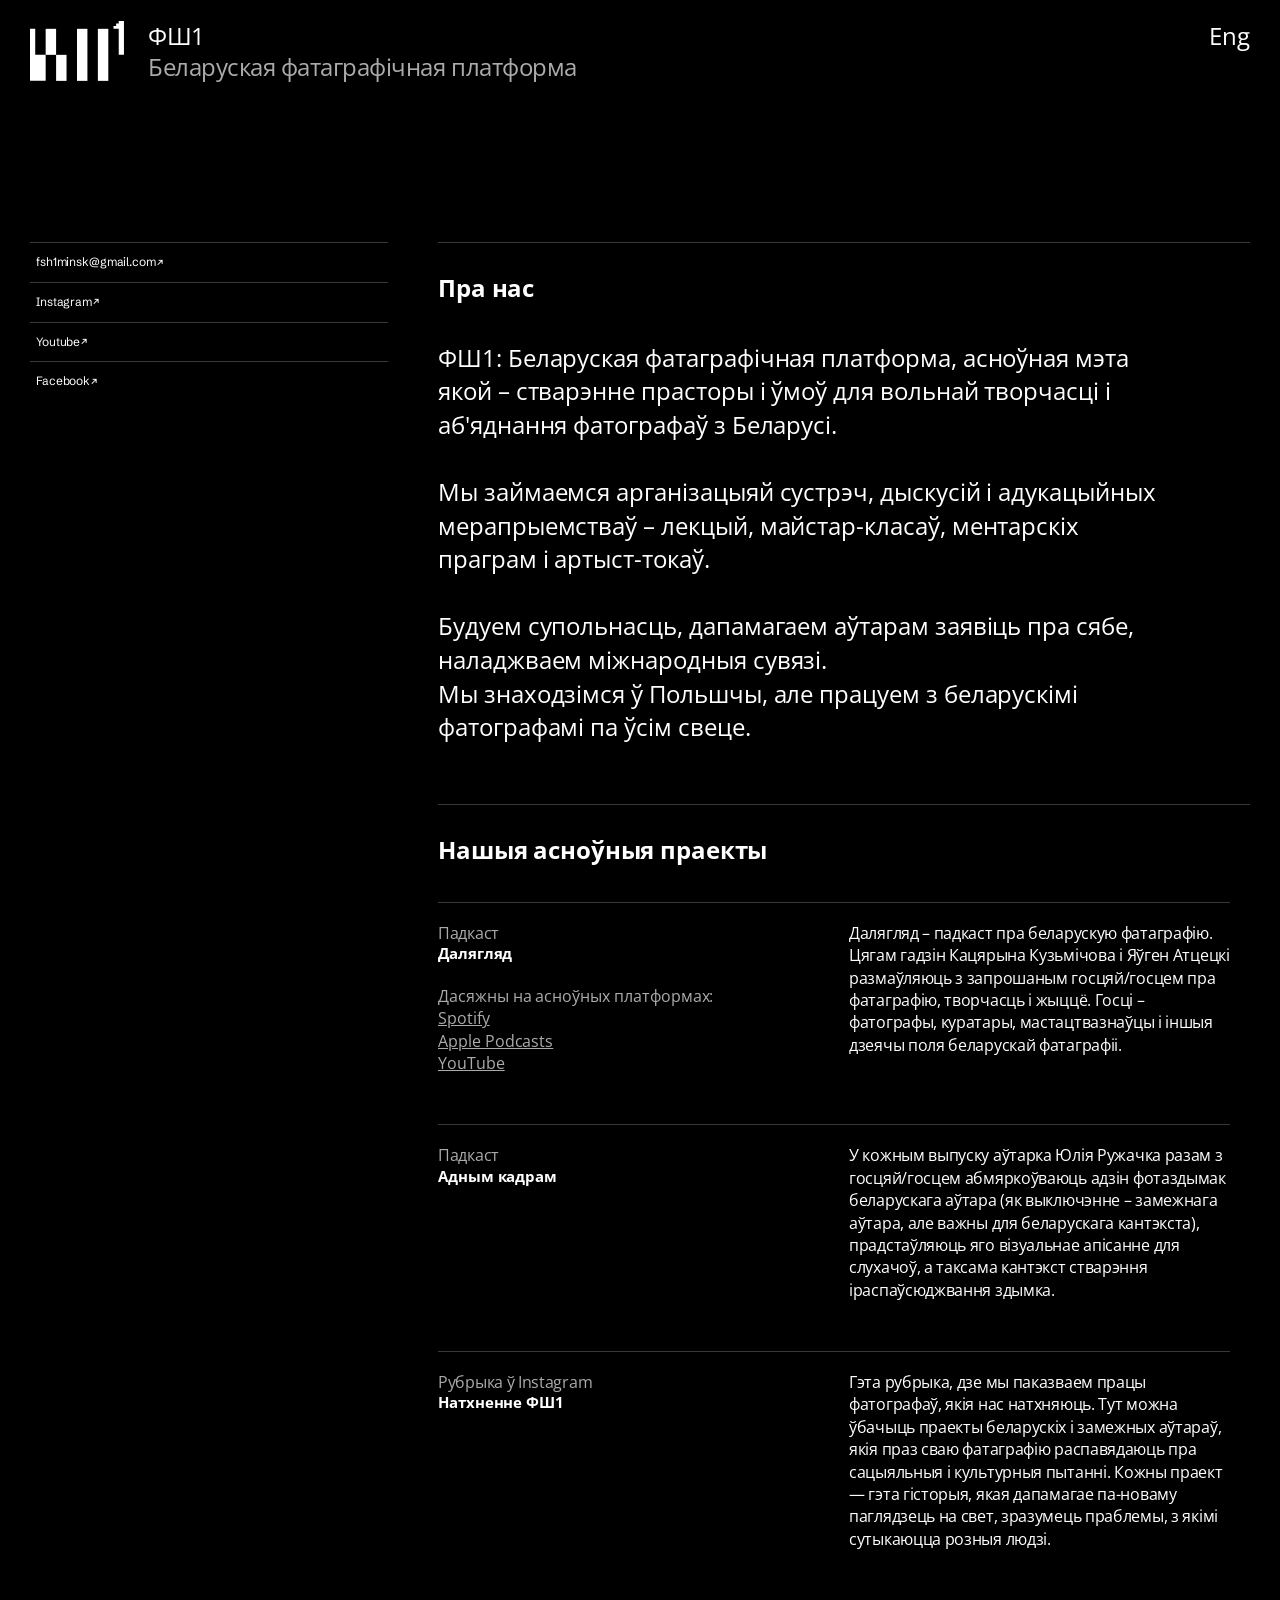
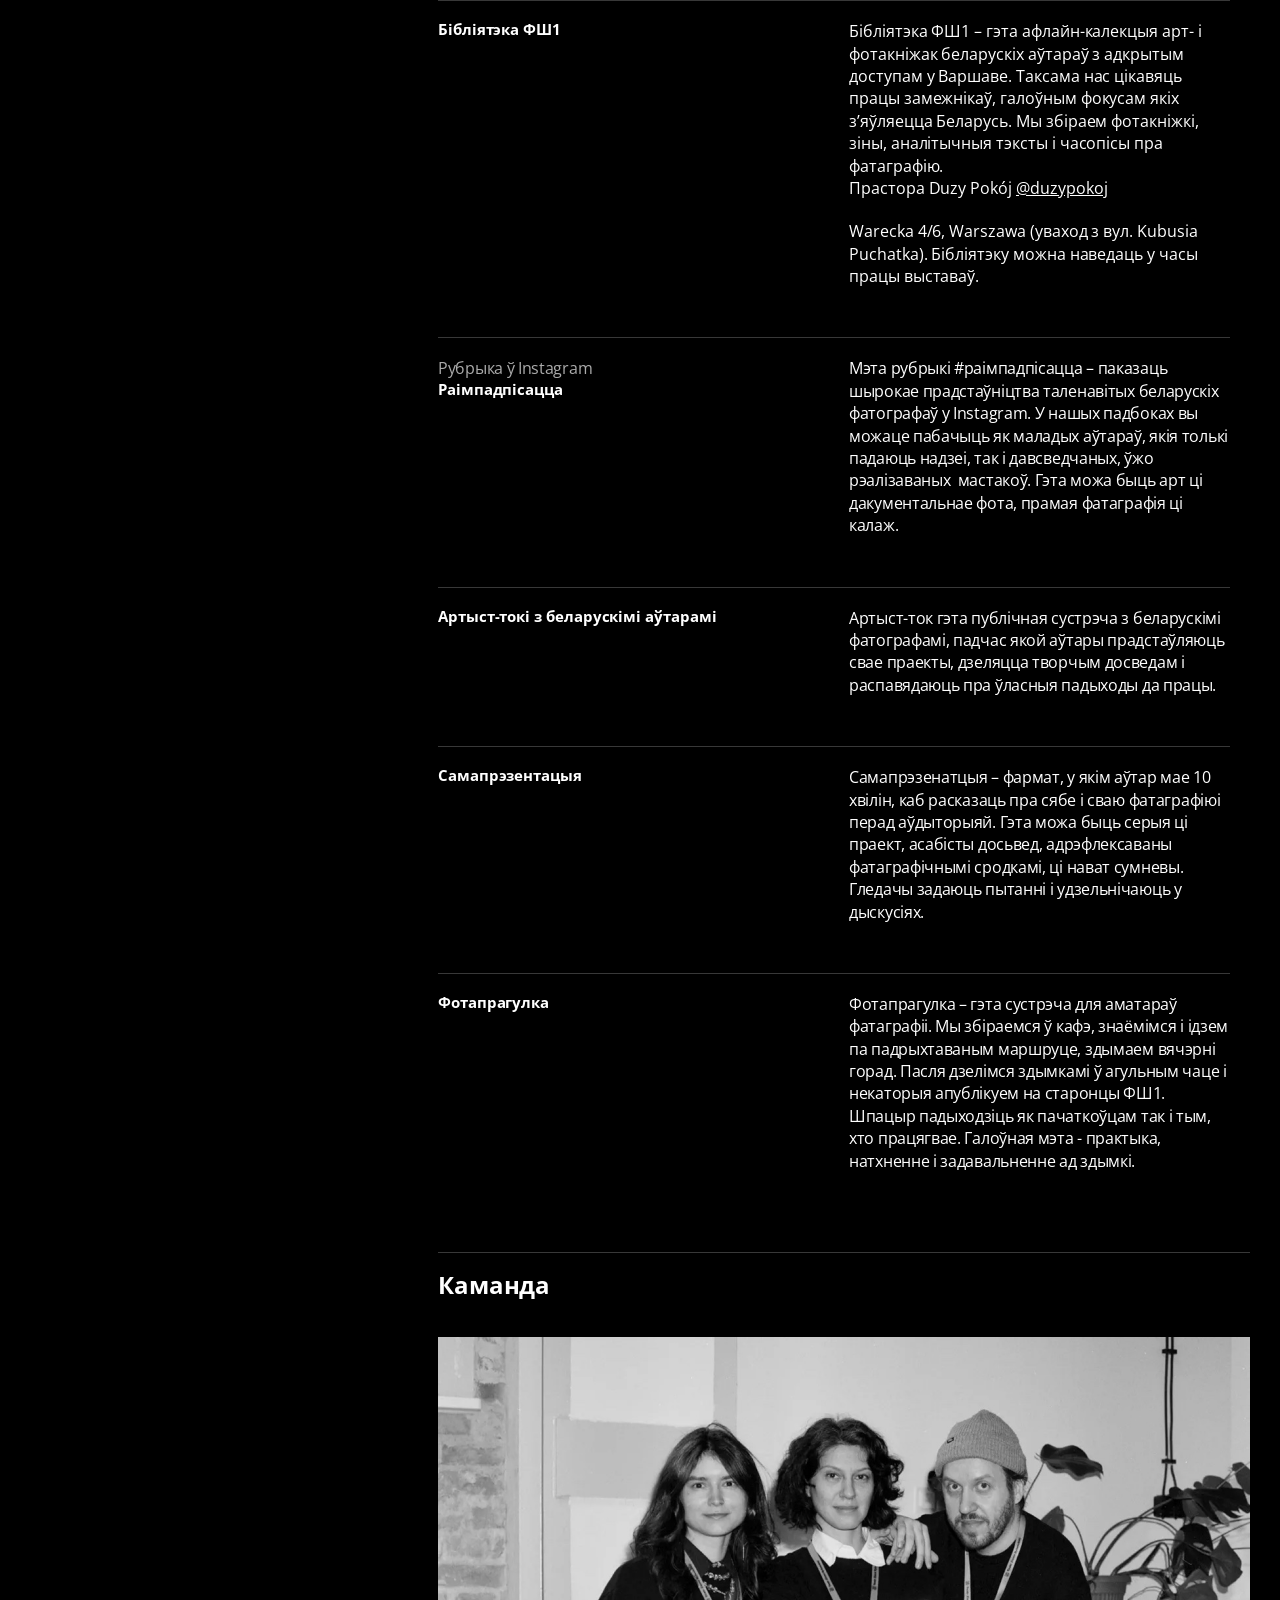
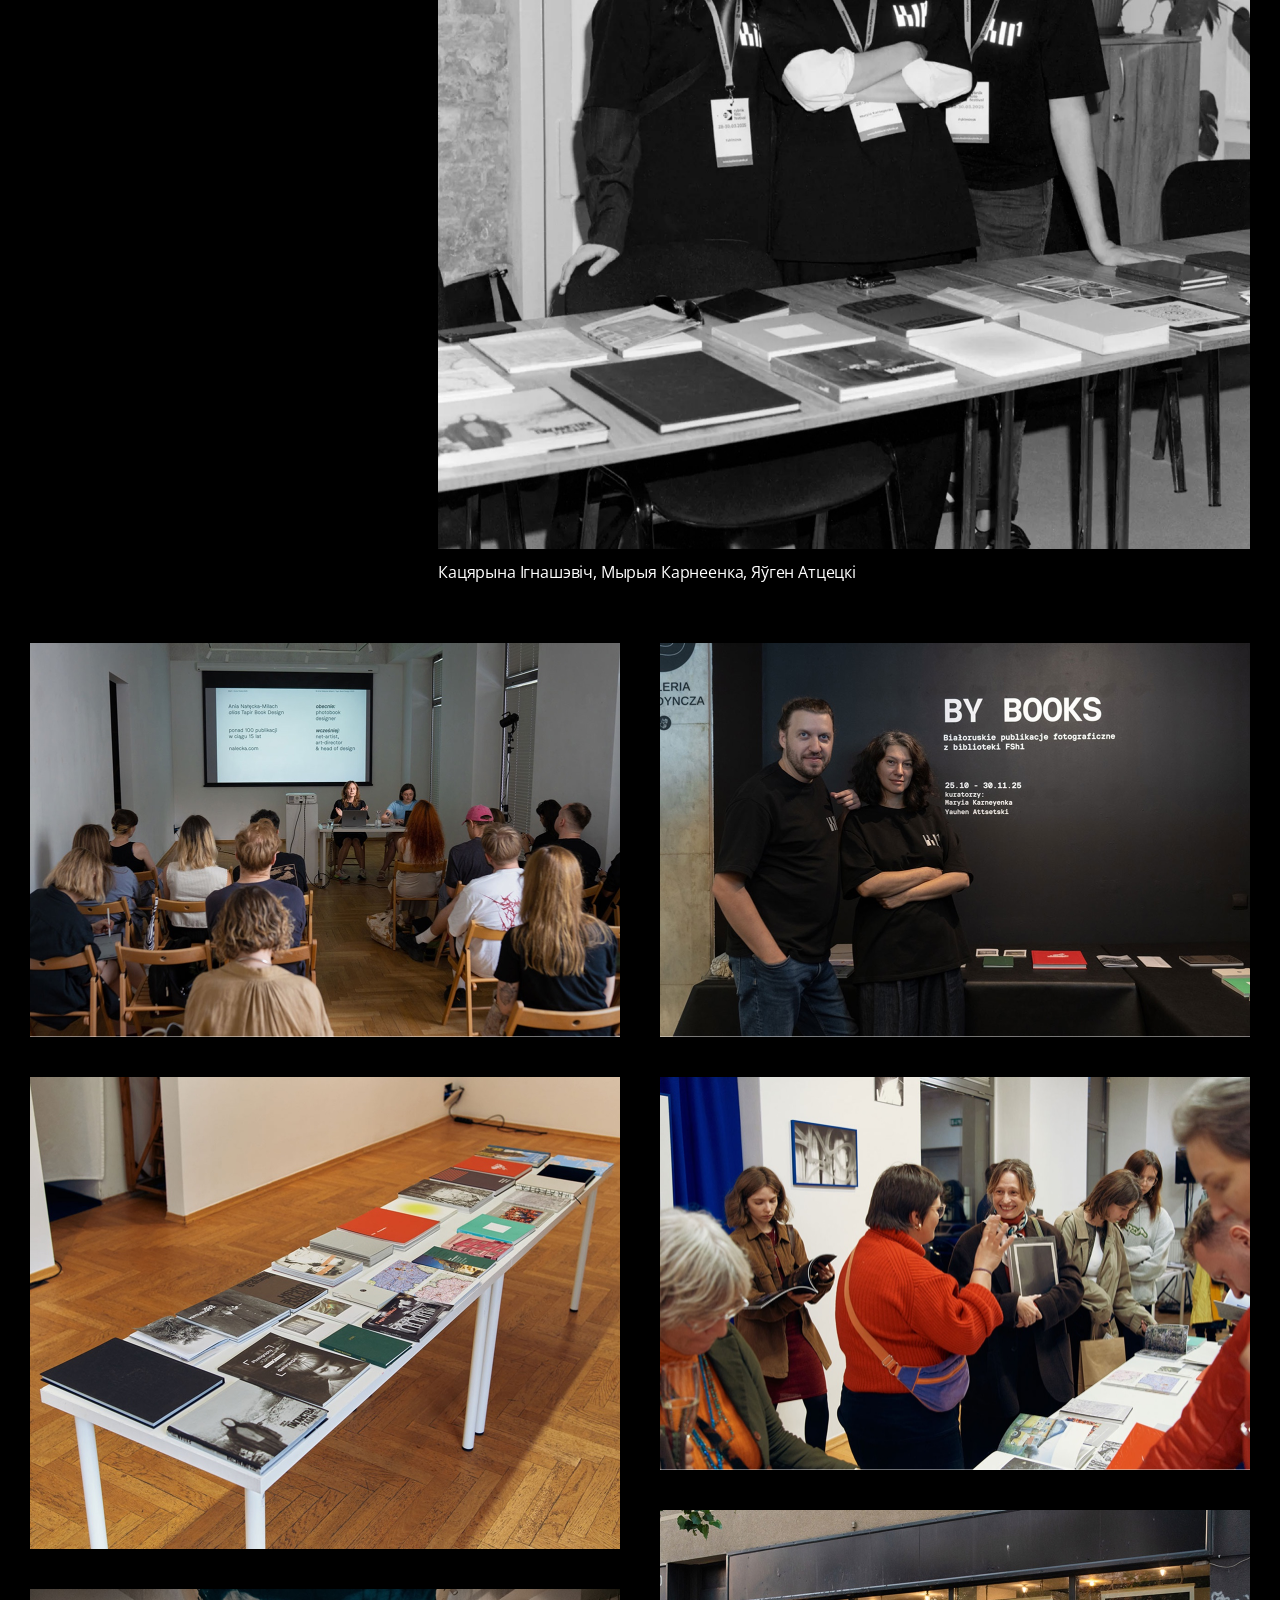
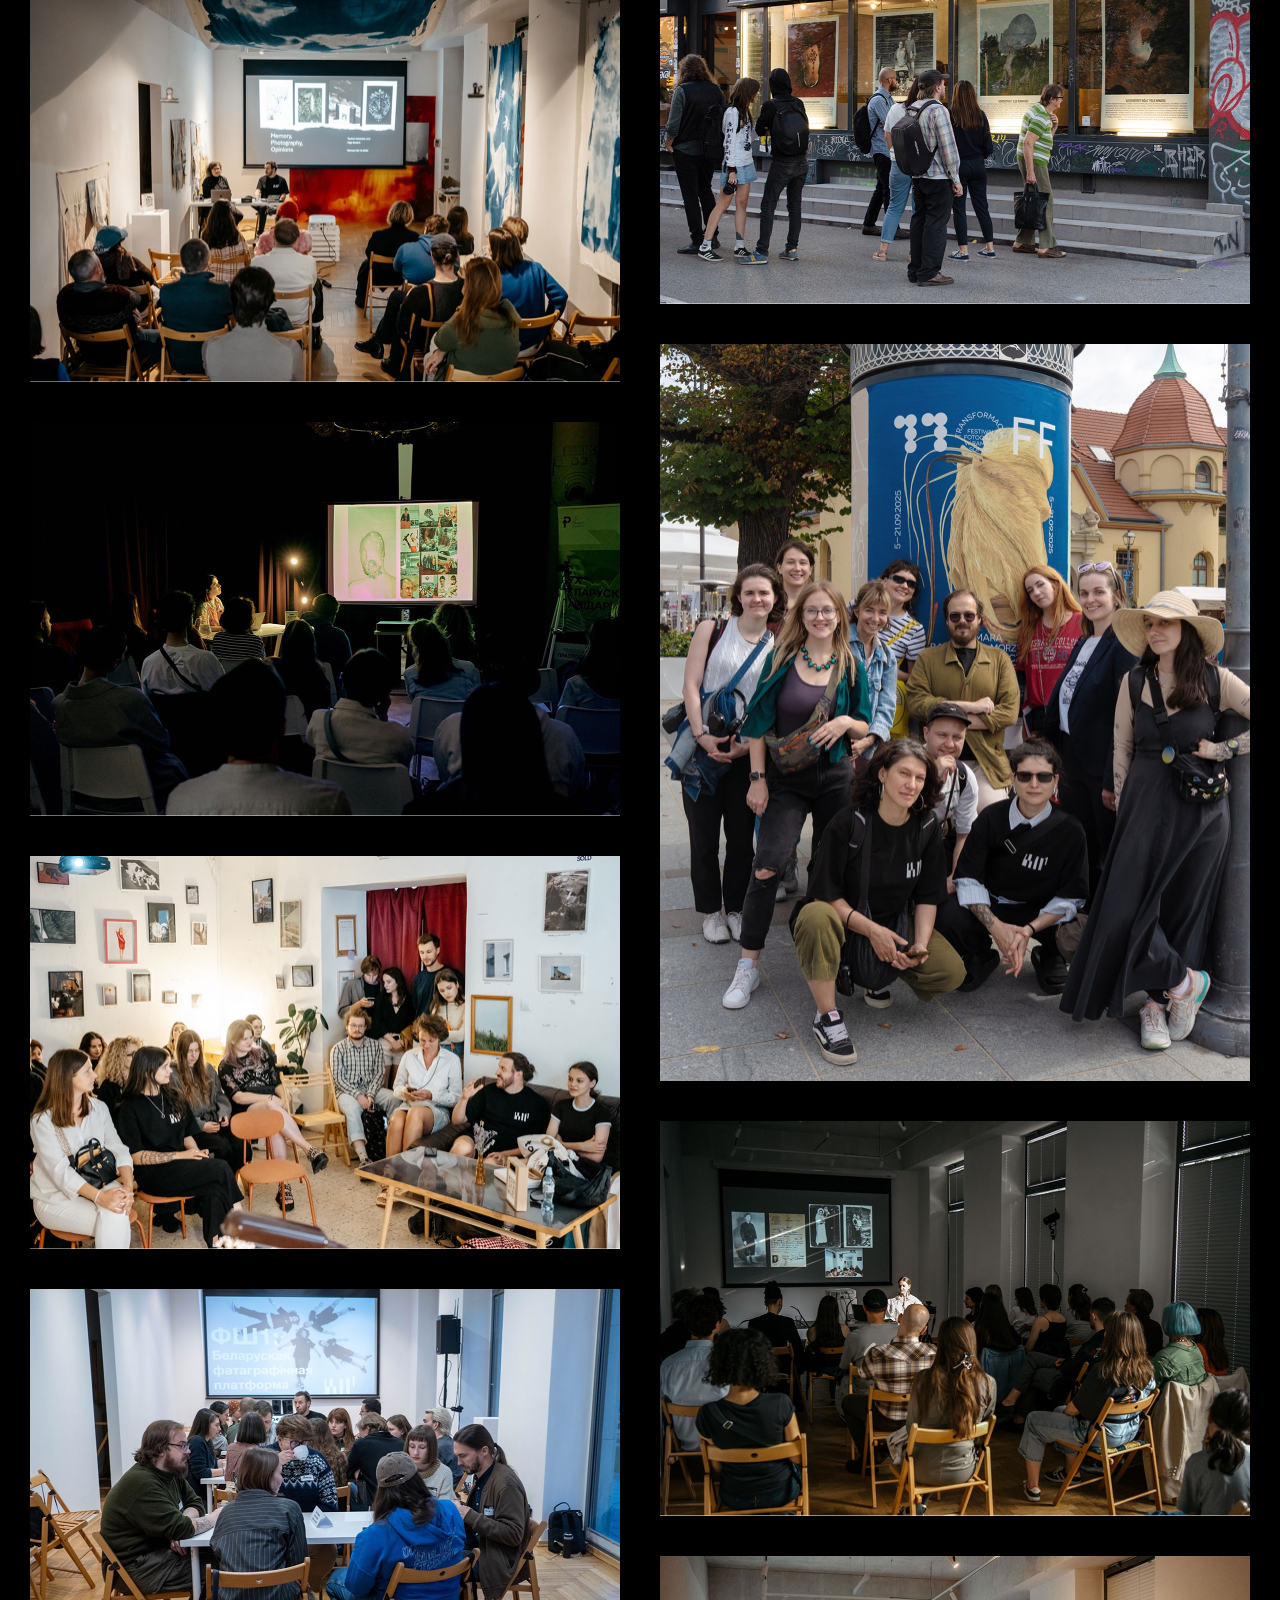
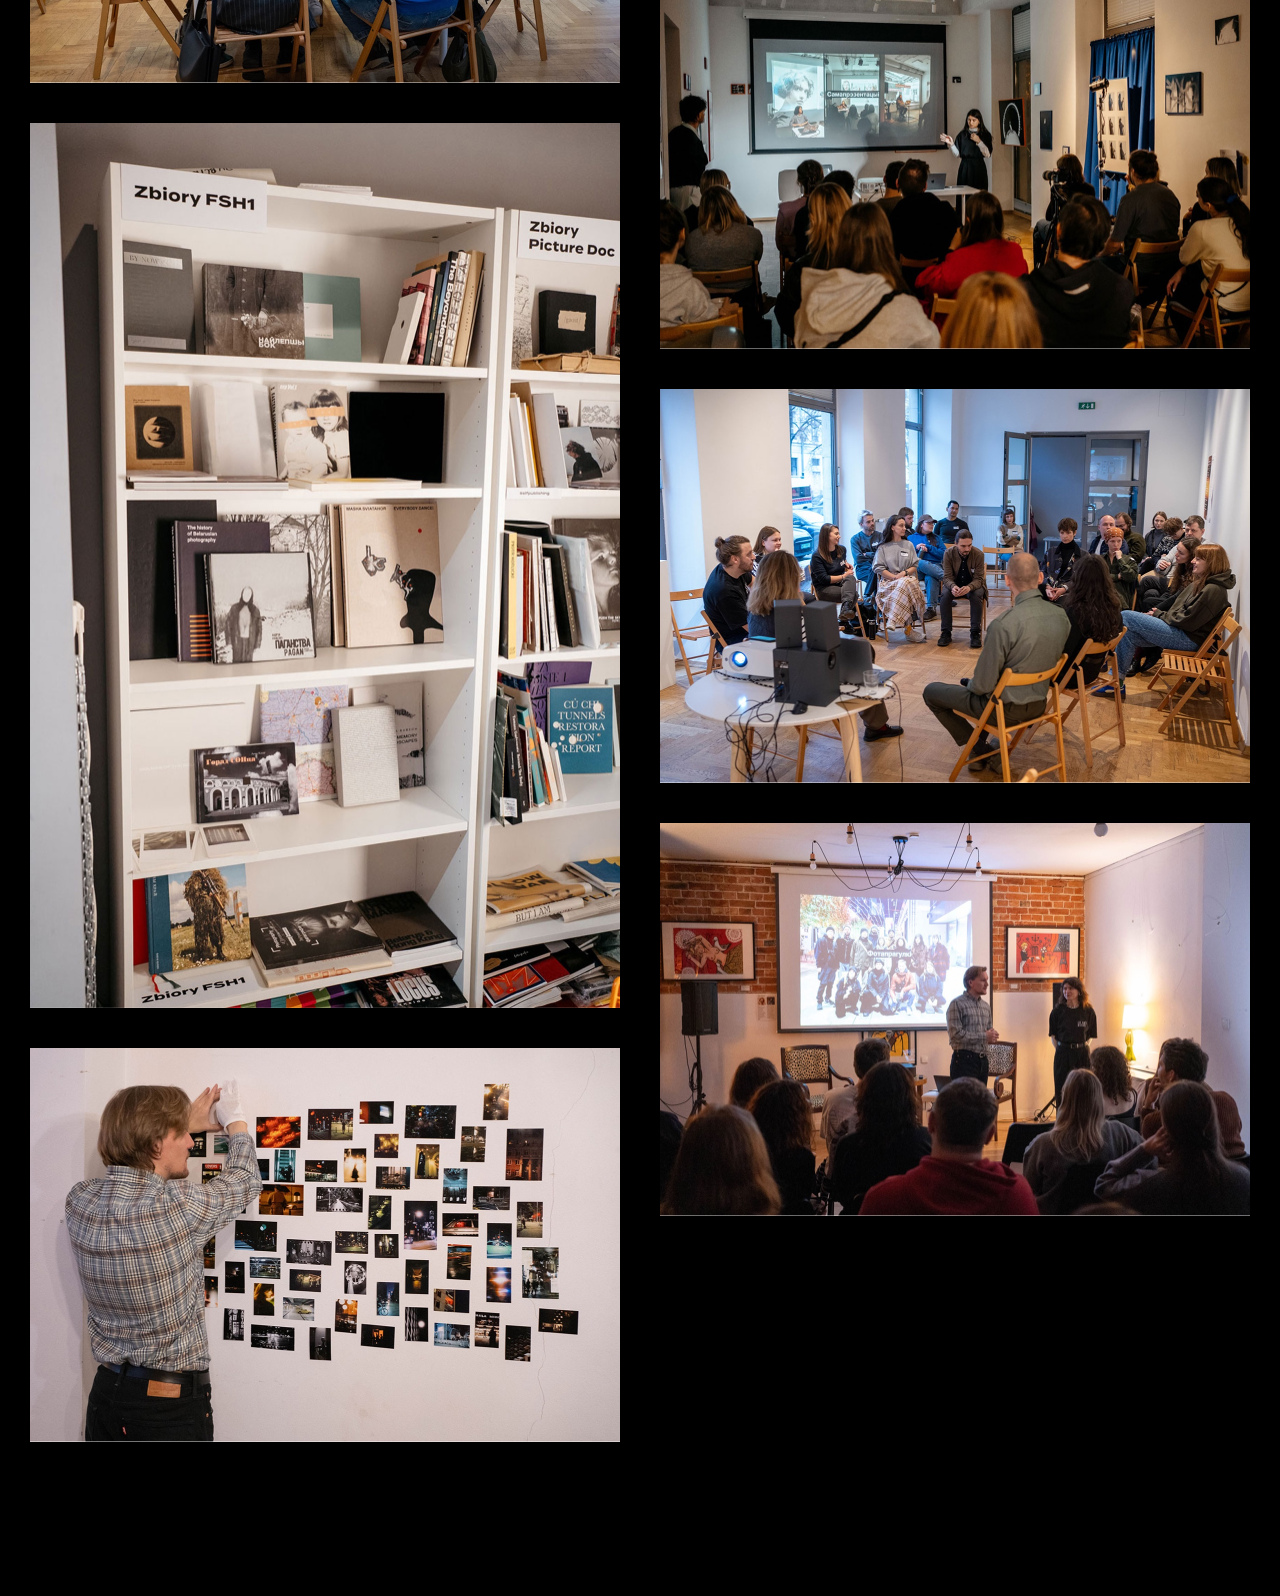
==== public/index.html @ 68339173 "Initial static FSH1 site" ====
<!doctype html>
<html lang="be">
<head>
  <meta charset="utf-8">
  <meta name="viewport" content="width=device-width, initial-scale=1">
  <meta name="color-scheme" content="dark">
  <title>FSH1 — Belarusian Photography Platform</title>
  <meta name="description" content="ФШ1: Беларуская фатаграфічная платформа, асноўная мэта якой – стварэнне прасторы і ўмоў для вольнай творчасці і аб&#x27;яднання фатографаў з Беларусі.">
  <link rel="icon" href="./assets/favicon.svg" type="image/svg+xml">
  <link rel="stylesheet" href="./assets/fonts.css">
  <link rel="stylesheet" href="./assets/styles.css">
</head>
<body>
<div class="page">
  <header class="site-header">
    <div class="identity"><img class="site-logo" src="./assets/logo.svg" alt="FSH1"><div class="identity-text"><h1>ФШ1</h1><p>Беларуская фатаграфічная платформа</p></div></div>
    <a class="language-switch" href="./en/" lang="en" hreflang="en">Eng</a>
  </header>
  <main class="main-layout">
    <nav class="contacts" aria-label="Кантакты">
      <a href="mailto:fsh1minsk@gmail.com" target="_blank" rel="noopener noreferrer">fsh1minsk@gmail.com<span aria-hidden="true"> ↗</span></a>
      <a href="https://www.instagram.com/fsh1_platform/" target="_blank" rel="noopener noreferrer">Instagram<span aria-hidden="true"> ↗</span></a>
      <a href="https://www.youtube.com/@fsh1_platform" target="_blank" rel="noopener noreferrer">Youtube<span aria-hidden="true"> ↗</span></a>
      <a href="https://www.facebook.com/fsh1minsk" target="_blank" rel="noopener noreferrer">Facebook<span aria-hidden="true"> ↗</span></a>
    </nav>
    <div class="content">
      <section class="about" aria-labelledby="about-title"><h2 id="about-title">Пра нас</h2><div class="intro"><p>ФШ1: Беларуская фатаграфічная платформа, асноўная мэта якой – стварэнне прасторы і ўмоў для вольнай творчасці і аб&#x27;яднання фатографаў з Беларусі.</p><p class="text-spacer"> </p><p>Мы займаемся арганізацыяй сустрэч, дыскусій і адукацыйных мерапрыемстваў – лекцый, майстар-класаў, ментарскіх праграм і артыст-токаў.</p><p class="text-spacer"> </p><p>Будуем супольнасць, дапамагаем аўтарам заявіць пра сябе, наладжваем міжнародныя сувязі. </p><p>Мы знаходзімся ў Польшчы, але працуем з беларускімі фатографамі па ўсім свеце.</p></div></section>
      <section class="projects" aria-labelledby="projects-title"><h2 id="projects-title">Нашыя асноўныя праекты</h2><div class="project-list"><article class="project" aria-labelledby="project-1"><div class="project-title"><p>Падкаст</p><h3 id="project-1">Далягляд</h3><p class="text-spacer"> </p><p>Дасяжны на асноўных платформах:</p><a href="https://open.spotify.com/show/3JZ0HwF8CoHkCKuuMvKjBC?si=8a96958739064939" target="_blank" rel="noopener noreferrer">Spotify</a><a href="https://podcasts.apple.com/podcast/id1745144809?app=podcast&amp;at=1000lHKX&amp;ct=linktree_http&amp;itscg=30200&amp;itsct=lt_p&amp;ls=1&amp;mt=2" target="_blank" rel="noopener noreferrer">Apple Podcasts</a><a href="https://www.youtube.com/playlist?list=PL9ewgyuHg4pknMkyhsAEhbMZhhNjOw5Xw" target="_blank" rel="noopener noreferrer">YouTube</a></div><div class="project-description"><p>Далягляд – падкаст пра беларускую фатаграфію. Цягам гадзін Кацярына Кузьмічова і Яўген Атцецкі размаўляюць з запрошаным госцяй/госцем пра фатаграфію, творчасць і жыццё. Госці – фатографы, куратары, мастацтвазнаўцы і іншыя дзеячы поля беларускай фатаграфіі.</p></div></article><article class="project" aria-labelledby="project-2"><div class="project-title"><p>Падкаст</p><h3 id="project-2">Адным кадрам</h3></div><div class="project-description"><p>У кожным выпуску аўтарка Юлія Ружачка разам з госцяй/госцем абмяркоўваюць адзін фотаздымак беларускага аўтара (як выключэнне – замежнага аўтара, але важны для беларускага кантэкста), прадстаўляюць яго візуальнае апісанне для слухачоў, а таксама кантэкст стварэння іраспаўсюджвання здымка.</p></div></article><article class="project" aria-labelledby="project-3"><div class="project-title"><p>Рубрыка ў Instagram</p><h3 id="project-3">Натхненне ФШ1</h3></div><div class="project-description"><p>Гэта рубрыка, дзе мы паказваем працы фатографаў, якія нас натхняюць. Тут можна ўбачыць праекты беларускіх і замежных аўтараў, якія праз сваю фатаграфію распавядаюць пра сацыяльныя і культурныя пытанні. Кожны праект — гэта гісторыя, якая дапамагае па-новаму паглядзець на свет, зразумець праблемы, з якімі сутыкаюцца розныя людзі.</p></div></article><article class="project" aria-labelledby="project-4"><div class="project-title"><h3 id="project-4">Бібліятэка ФШ1</h3></div><div class="project-description"><p>Бібліятэка ФШ1 – гэта афлайн-калекцыя арт- і фотакніжак беларускіх аўтараў з адкрытым доступам у Варшаве. Таксама нас цікавяць працы замежнікаў, галоўным фокусам якіх з’яўляецца Беларусь. Мы збіраем фотакніжкі, зіны, аналітычныя тэксты і часопісы пра фатаграфію. </p><p>Прастора Duz‌y Pokój <a href="https://www.instagram.com/duzypokoj/" target="_blank" rel="noopener noreferrer">@duzypokoj</a></p><p class="text-spacer"> </p><p>Warecka 4/6, Warszawa (уваход з вул. Kubusia Puchatka). Бібліятэку можна наведаць у часы працы выставаў.</p></div></article><article class="project" aria-labelledby="project-5"><div class="project-title"><p>Рубрыка ў Instagram</p><h3 id="project-5">Раімпадпісацца</h3></div><div class="project-description"><p>Мэта рубрыкі #раімпадпісацца – паказаць шырокае прадстаўніцтва таленавітых беларускіх фатографаў у Instagram. У нашых падбоках вы можаце пабачыць як маладых аўтараў, якія толькі падаюць надзеі, так і давсведчаных, ўжо рэалізаваных  мастакоў. Гэта можа быць арт ці дакументальнае фота, прамая фатаграфія ці калаж.</p></div></article><article class="project" aria-labelledby="project-6"><div class="project-title"><h3 id="project-6">Артыст-токі з беларускімі аўтарамі</h3></div><div class="project-description"><p>Артыст-ток гэта публічная сустрэча з беларускімі фатографамі, падчас якой аўтары прадстаўляюць свае праекты, дзеляцца творчым досведам і распавядаюць пра ўласныя падыходы да працы.</p></div></article><article class="project" aria-labelledby="project-7"><div class="project-title"><h3 id="project-7">Самапрэзентацыя</h3></div><div class="project-description"><p>Самапрэзенатцыя – фармат, у якім аўтар мае 10 хвілін, каб расказаць пра сябе і сваю фатаграфіюі перад аўдыторыяй. Гэта можа быць серыя ці праект, асабісты досьвед, адрэфлексаваны фатаграфічнымі сродкамі, ці нават сумневы. Гледачы задаюць пытанні і удзельнічаюць у дыскусіях.</p></div></article><article class="project" aria-labelledby="project-8"><div class="project-title"><h3 id="project-8">Фотапрагулка</h3></div><div class="project-description"><p>Фотапрагулка – гэта сустрэча для аматараў фатаграфіі. Мы збіраемся ў кафэ, знаёмімся і ідзем па падрыхтаваным маршруце, здымаем вячэрні горад. Пасля дзелімся здымкамі ў агульным чаце і некаторыя апублікуем на старонцы ФШ1. Шпацыр падыходзіць як пачаткоўцам так і тым, хто працягвае. Галоўная мэта - практыка, натхненне і задавальненне ад здымкі.</p></div></article></div></section>
      <section class="team" aria-labelledby="team-title"><h2 id="team-title">Каманда</h2><figure><img src="./assets/photos/team.jpg" alt="" loading="lazy"><figcaption>Кацярына Ігнашэвіч, Мырыя Карнеенка, Яўген Атцецкі</figcaption></figure></section>
    </div>
  </main>
  <section class="gallery" aria-label="Фотагалерэя"><div class="gallery-column"><img src="./assets/photos/gallery-01.jpg" alt="" loading="lazy"><img src="./assets/photos/gallery-02.jpg" alt="" loading="lazy"><img src="./assets/photos/gallery-03.jpg" alt="" loading="lazy"><img src="./assets/photos/gallery-04.jpg" alt="" loading="lazy"><img src="./assets/photos/gallery-05.jpg" alt="" loading="lazy"><img src="./assets/photos/gallery-06.jpg" alt="" loading="lazy"><img src="./assets/photos/gallery-07.jpg" alt="" loading="lazy"><img src="./assets/photos/gallery-08.jpg" alt="" loading="lazy"></div><div class="gallery-column"><img src="./assets/photos/gallery-09.jpg" alt="" loading="lazy"><img src="./assets/photos/gallery-10.jpg" alt="" loading="lazy"><img src="./assets/photos/gallery-11.jpg" alt="" loading="lazy"><img src="./assets/photos/gallery-12.jpg" alt="" loading="lazy"><img src="./assets/photos/gallery-13.jpg" alt="" loading="lazy"><img src="./assets/photos/gallery-14.jpg" alt="" loading="lazy"><img src="./assets/photos/gallery-15.jpg" alt="" loading="lazy"><img src="./assets/photos/gallery-16.jpg" alt="" loading="lazy"></div></section>
</div>
</body>
</html>
---- public/assets/fonts.css ----
@font-face{font-family:"Schibsted Grotesk:Regular";font-style:normal;src:url("./fonts/SchibstedGrotesk_wght__1-english.woff2");font-display:block;unicode-range:U+0000-00A0,U+00A2-00A9,U+00AC-00AE,U+00B0-00B7,U+00B9-00BA,U+00BC-00BE,U+00D7,U+00F7,U+2000-206F,U+2074,U+20AC,U+2122,U+2190-21BB,U+2212,U+2215,U+F8FF,U+FEFF,U+FFFD}
@font-face{font-family:"Schibsted Grotesk:Regular";font-style:normal;src:url("./fonts/SchibstedGrotesk_wght__1-rest-latin.woff2");font-display:block;unicode-range:U+00A1,U+00AA-00AB,U+00AF,U+00B8,U+00BB,U+00BF-00D6,U+00D8-00F6,U+00F8-00FF,U+0131,U+0152-0153,U+02B0-02FF}
@font-face{font-family:"Schibsted Grotesk:Regular";font-style:normal;src:url("./fonts/SchibstedGrotesk_wght__1-latin-extended-a.woff2");font-display:block;unicode-range:U+0100-0130,U+0132-0151,U+0154-017F}
@font-face{font-family:"Schibsted Grotesk:Regular";font-style:normal;src:url("./fonts/SchibstedGrotesk_wght__1-latin-extended-b.woff2");font-display:block;unicode-range:U+0180-024F}
@font-face{font-family:"Schibsted Grotesk:Regular";font-style:normal;src:url("./fonts/SchibstedGrotesk_wght__1-latin-extended-additional.woff2");font-display:block;unicode-range:U+1E00-1EFF}
@font-face{font-family:"Schibsted Grotesk:Regular";font-style:normal;src:url("./fonts/SchibstedGrotesk_wght__1-rest.woff2");font-display:block;unicode-range:U+0250-02AF,U+0300-1DFF,U+1F00-1FFF,U+2070-2073,U+2075-20AB,U+20AD-2121,U+2123-218F,U+21BC-2211,U+2213-2214,U+2216-F8FE,U+F900-FEFE,U+FF00-FFFC,U+FFFE-FFFF}
@font-face{font-family:"Reddit Sans:SemiBold";font-style:normal;src:url("./fonts/RedditSans_wght__1-english.woff2");font-display:block;unicode-range:U+0000-00A0,U+00A2-00A9,U+00AC-00AE,U+00B0-00B7,U+00B9-00BA,U+00BC-00BE,U+00D7,U+00F7,U+2000-206F,U+2074,U+20AC,U+2122,U+2190-21BB,U+2212,U+2215,U+F8FF,U+FEFF,U+FFFD}
@font-face{font-family:"Reddit Sans:SemiBold";font-style:normal;src:url("./fonts/RedditSans_wght__1-rest-latin.woff2");font-display:block;unicode-range:U+00A1,U+00AA-00AB,U+00AF,U+00B8,U+00BB,U+00BF-00D6,U+00D8-00F6,U+00F8-00FF,U+0131,U+0152-0153,U+02B0-02FF}
@font-face{font-family:"Reddit Sans:SemiBold";font-style:normal;src:url("./fonts/RedditSans_wght__1-latin-extended-a.woff2");font-display:block;unicode-range:U+0100-0130,U+0132-0151,U+0154-017F}
@font-face{font-family:"Reddit Sans:SemiBold";font-style:normal;src:url("./fonts/RedditSans_wght__1-latin-extended-b.woff2");font-display:block;unicode-range:U+0180-024F}
@font-face{font-family:"Reddit Sans:SemiBold";font-style:normal;src:url("./fonts/RedditSans_wght__1-latin-extended-additional.woff2");font-display:block;unicode-range:U+1E00-1EFF}
@font-face{font-family:"Reddit Sans:SemiBold";font-style:normal;src:url("./fonts/RedditSans_wght__1-rest.woff2");font-display:block;unicode-range:U+0250-02AF,U+0300-1DFF,U+1F00-1FFF,U+2070-2073,U+2075-20AB,U+20AD-2121,U+2123-218F,U+21BC-2211,U+2213-2214,U+2216-F8FE,U+F900-FEFE,U+FF00-FFFC,U+FFFE-FFFF}
@font-face{font-family:"Open Sans:Bold";font-style:normal;src:url("./fonts/OpenSans_wdth_wght__2-english.woff2");font-display:block;unicode-range:U+0000-00A0,U+00A2-00A9,U+00AC-00AE,U+00B0-00B7,U+00B9-00BA,U+00BC-00BE,U+00D7,U+00F7,U+2000-206F,U+2074,U+20AC,U+2122,U+2190-21BB,U+2212,U+2215,U+F8FF,U+FEFF,U+FFFD}
@font-face{font-family:"Open Sans:Bold";font-style:normal;src:url("./fonts/OpenSans_wdth_wght__2-rest-latin.woff2");font-display:block;unicode-range:U+00A1,U+00AA-00AB,U+00AF,U+00B8,U+00BB,U+00BF-00D6,U+00D8-00F6,U+00F8-00FF,U+0131,U+0152-0153,U+02B0-02FF}
@font-face{font-family:"Open Sans:Bold";font-style:normal;src:url("./fonts/OpenSans_wdth_wght__2-latin-extended-a.woff2");font-display:block;unicode-range:U+0100-0130,U+0132-0151,U+0154-017F}
@font-face{font-family:"Open Sans:Bold";font-style:normal;src:url("./fonts/OpenSans_wdth_wght__2-latin-extended-b.woff2");font-display:block;unicode-range:U+0180-024F}
@font-face{font-family:"Open Sans:Bold";font-style:normal;src:url("./fonts/OpenSans_wdth_wght__2-latin-extended-additional.woff2");font-display:block;unicode-range:U+1E00-1EFF}
@font-face{font-family:"Open Sans:Bold";font-style:normal;src:url("./fonts/OpenSans_wdth_wght__2-rest.woff2");font-display:block;unicode-range:U+0250-02AF,U+0300-1DFF,U+1F00-1FFF,U+2070-2073,U+2075-20AB,U+20AD-2121,U+2123-218F,U+21BC-2211,U+2213-2214,U+2216-F8FE,U+F900-FEFE,U+FF00-FFFC,U+FFFE-FFFF}
@font-face{font-family:"Open Sans:Regular";font-style:normal;src:url("./fonts/OpenSans_wdth_wght__2-english.woff2");font-display:block;unicode-range:U+0000-00A0,U+00A2-00A9,U+00AC-00AE,U+00B0-00B7,U+00B9-00BA,U+00BC-00BE,U+00D7,U+00F7,U+2000-206F,U+2074,U+20AC,U+2122,U+2190-21BB,U+2212,U+2215,U+F8FF,U+FEFF,U+FFFD}
@font-face{font-family:"Open Sans:Regular";font-style:normal;src:url("./fonts/OpenSans_wdth_wght__2-rest-latin.woff2");font-display:block;unicode-range:U+00A1,U+00AA-00AB,U+00AF,U+00B8,U+00BB,U+00BF-00D6,U+00D8-00F6,U+00F8-00FF,U+0131,U+0152-0153,U+02B0-02FF}
@font-face{font-family:"Open Sans:Regular";font-style:normal;src:url("./fonts/OpenSans_wdth_wght__2-latin-extended-a.woff2");font-display:block;unicode-range:U+0100-0130,U+0132-0151,U+0154-017F}
@font-face{font-family:"Open Sans:Regular";font-style:normal;src:url("./fonts/OpenSans_wdth_wght__2-latin-extended-b.woff2");font-display:block;unicode-range:U+0180-024F}
@font-face{font-family:"Open Sans:Regular";font-style:normal;src:url("./fonts/OpenSans_wdth_wght__2-latin-extended-additional.woff2");font-display:block;unicode-range:U+1E00-1EFF}
@font-face{font-family:"Open Sans:Regular";font-style:normal;src:url("./fonts/OpenSans_wdth_wght__2-rest.woff2");font-display:block;unicode-range:U+0250-02AF,U+0300-1DFF,U+1F00-1FFF,U+2070-2073,U+2075-20AB,U+20AD-2121,U+2123-218F,U+21BC-2211,U+2213-2214,U+2216-F8FE,U+F900-FEFE,U+FF00-FFFC,U+FFFE-FFFF}
---- public/assets/styles.css ----
:root { color-scheme: dark; background: #000; color: #fff; font-family: "Open Sans:Regular", sans-serif; font-synthesis: none; -webkit-font-smoothing: antialiased; }
* { box-sizing: border-box; }
body { margin: 0; }
h1, h2, h3, p, figure { margin: 0; }
a { color: inherit; }
a:focus-visible { outline: 2px solid #fff; outline-offset: 5px; }
.page { padding: 20px 20px 154px; }
.site-header, .main-layout, .gallery { width: 100%; max-width: 1440px; margin-inline: auto; }
.site-header { display: flex; align-items: flex-start; justify-content: space-between; gap: 40px; padding-bottom: 160px; }
.identity { display: flex; flex-direction: column; gap: 24px; min-width: 0; }
.site-logo { width: 94px; height: 60.056px; flex: 0 0 auto; object-fit: contain; }
.identity-text { font-size: 20px; line-height: 1.3; letter-spacing: -.02em; font-variation-settings: "wdth" 100; }
h1 { font: inherit; }
.identity-text p { color: #ababab; }
.language-switch { font-size: 20px; line-height: 1.3; letter-spacing: -.004em; text-decoration: none; flex-shrink: 0; }
.main-layout { display: flex; flex-direction: column; gap: 20px; align-items: flex-start; }
.contacts { width: 100%; padding-right: 10px; flex-shrink: 0; }
.contacts a { display: flex; align-items: center; gap: 1px; padding: 12px 6px; position: relative; text-decoration: none; font: 12px/1.3 "Schibsted Grotesk:Regular", sans-serif; letter-spacing: -.01em; }
.contacts a::before, .about::before, .project::before { content: ""; position: absolute; top: 0; left: 0; right: 0; border-top: .5px solid #383838; pointer-events: none; }
.contacts span { font: 600 9.867px/1.3 "Reddit Sans:SemiBold", sans-serif; letter-spacing: -.01em; }
.content { width: 100%; min-width: 0; }
h2 { font-family: "Open Sans:Bold", sans-serif; font-size: 20px; font-weight: 700; line-height: 1.3; letter-spacing: -.005em; }
.about { position: relative; padding: 30px 20px 60px 0; display: flex; flex-direction: column; gap: 37px; }
.intro { max-width: 720px; font-size: 19px; line-height: 1.4; letter-spacing: -.0019em; white-space: pre-wrap; }
.projects { border-top: 1px solid #383838; padding: 29px 0 80px; }
.project-list { padding-right: 20px; margin-top: 37px; display: flex; flex-direction: column; gap: 50px; }
.project { position: relative; padding-top: 20px; display: flex; flex-direction: column; gap: 30px; font-size: 15px; line-height: 1.4; letter-spacing: -.3px; white-space: pre-wrap; }
.project-title { color: #ababab; }
h3 { color: #fff; font-family: "Open Sans:Bold", sans-serif; font-size: 15px; font-weight: 700; line-height: 1.3; letter-spacing: -.005em; }
.project-title a { display: block; }
.project-title p:not(:first-child), .project-title a, .project-description:has(a) { line-height: 1.35; letter-spacing: -.003em; }
.team { border-top: .5px solid #383838; padding-top: 15.5px; padding-bottom: 60px; }
.team figure { margin-top: 37px; }
figcaption { margin-top: 12px; font-size: 15px; line-height: 1.4; letter-spacing: -.01em; white-space: pre-wrap; }
.gallery, .gallery-column { display: flex; flex-direction: column; gap: 40px; }
.gallery img, .team img { display: block; width: 100%; height: auto; }
@media (min-width: 800px) {
 .page { padding-inline: 30px; }
 .identity { flex-direction: row; align-items: center; }
 .identity-text, .language-switch { font-size: 22px; }
 .main-layout { flex-direction: row; }
 .contacts { position: sticky; top: 0; width: 240px; }
 .content { flex: 1; padding-left: 20px; }
 .about { padding-right: 60px; }
 h2 { font-size: 24px; }
 .intro { font-size: 22px; letter-spacing: -.0022em; }
}
@media (min-width: 1200px) { .identity-text, .language-switch { font-size: 24px; } }
@media (min-width: 1280px) {
 .contacts { width: 368px; }
 .intro { font-size: 24px; letter-spacing: -.0024em; }
 .project { flex-direction: row; font-size: 16px; }
 .project-title, .project-description { flex: 1; min-width: 0; }
 .project-title p:not(:first-child), .project-title a, .project-description:has(a) { line-height: 1.4; letter-spacing: -.0032em; }
 figcaption { font-size: 16px; }
 .gallery { flex-direction: row; align-items: flex-start; }
 .gallery-column { flex: 1; min-width: 0; }
}

.project .text-spacer { font-size: 15px; line-height: 1.35; }
@media (min-width: 1280px) { .project .text-spacer { line-height: 1.4; } }
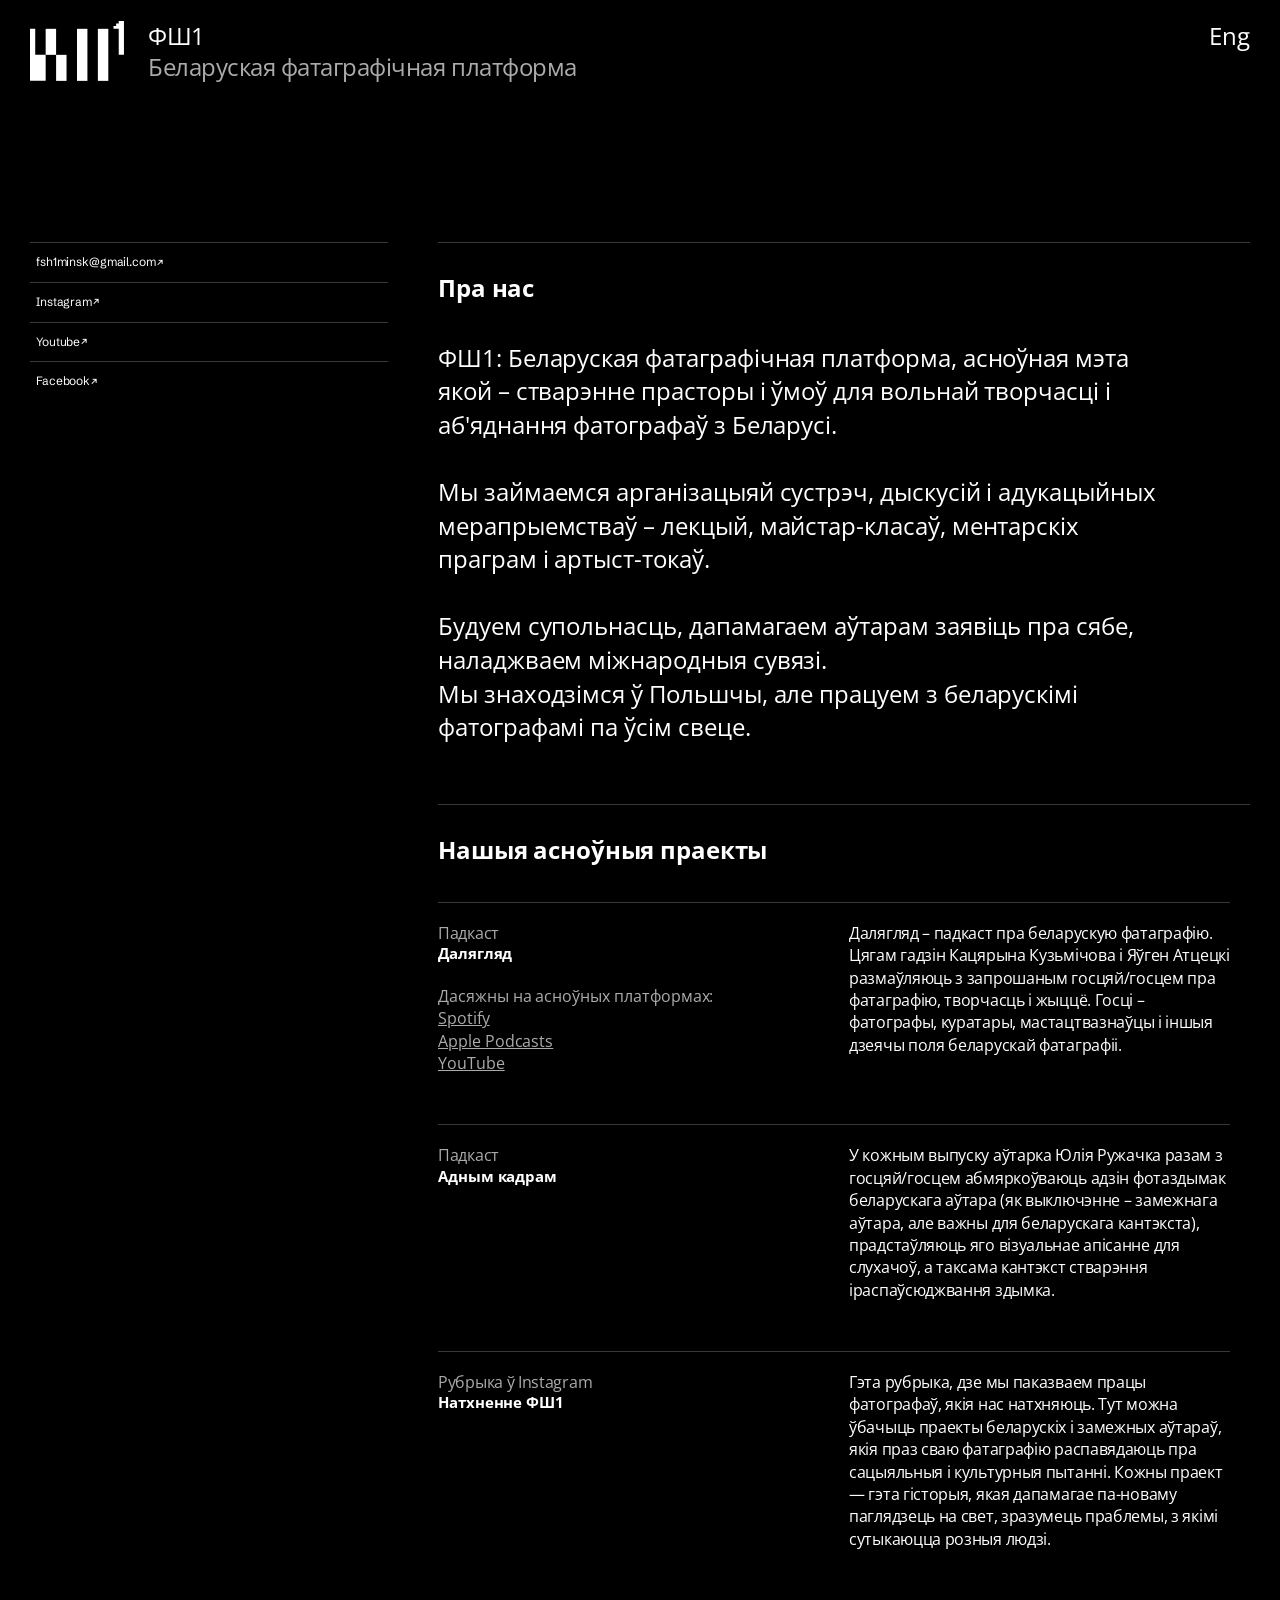
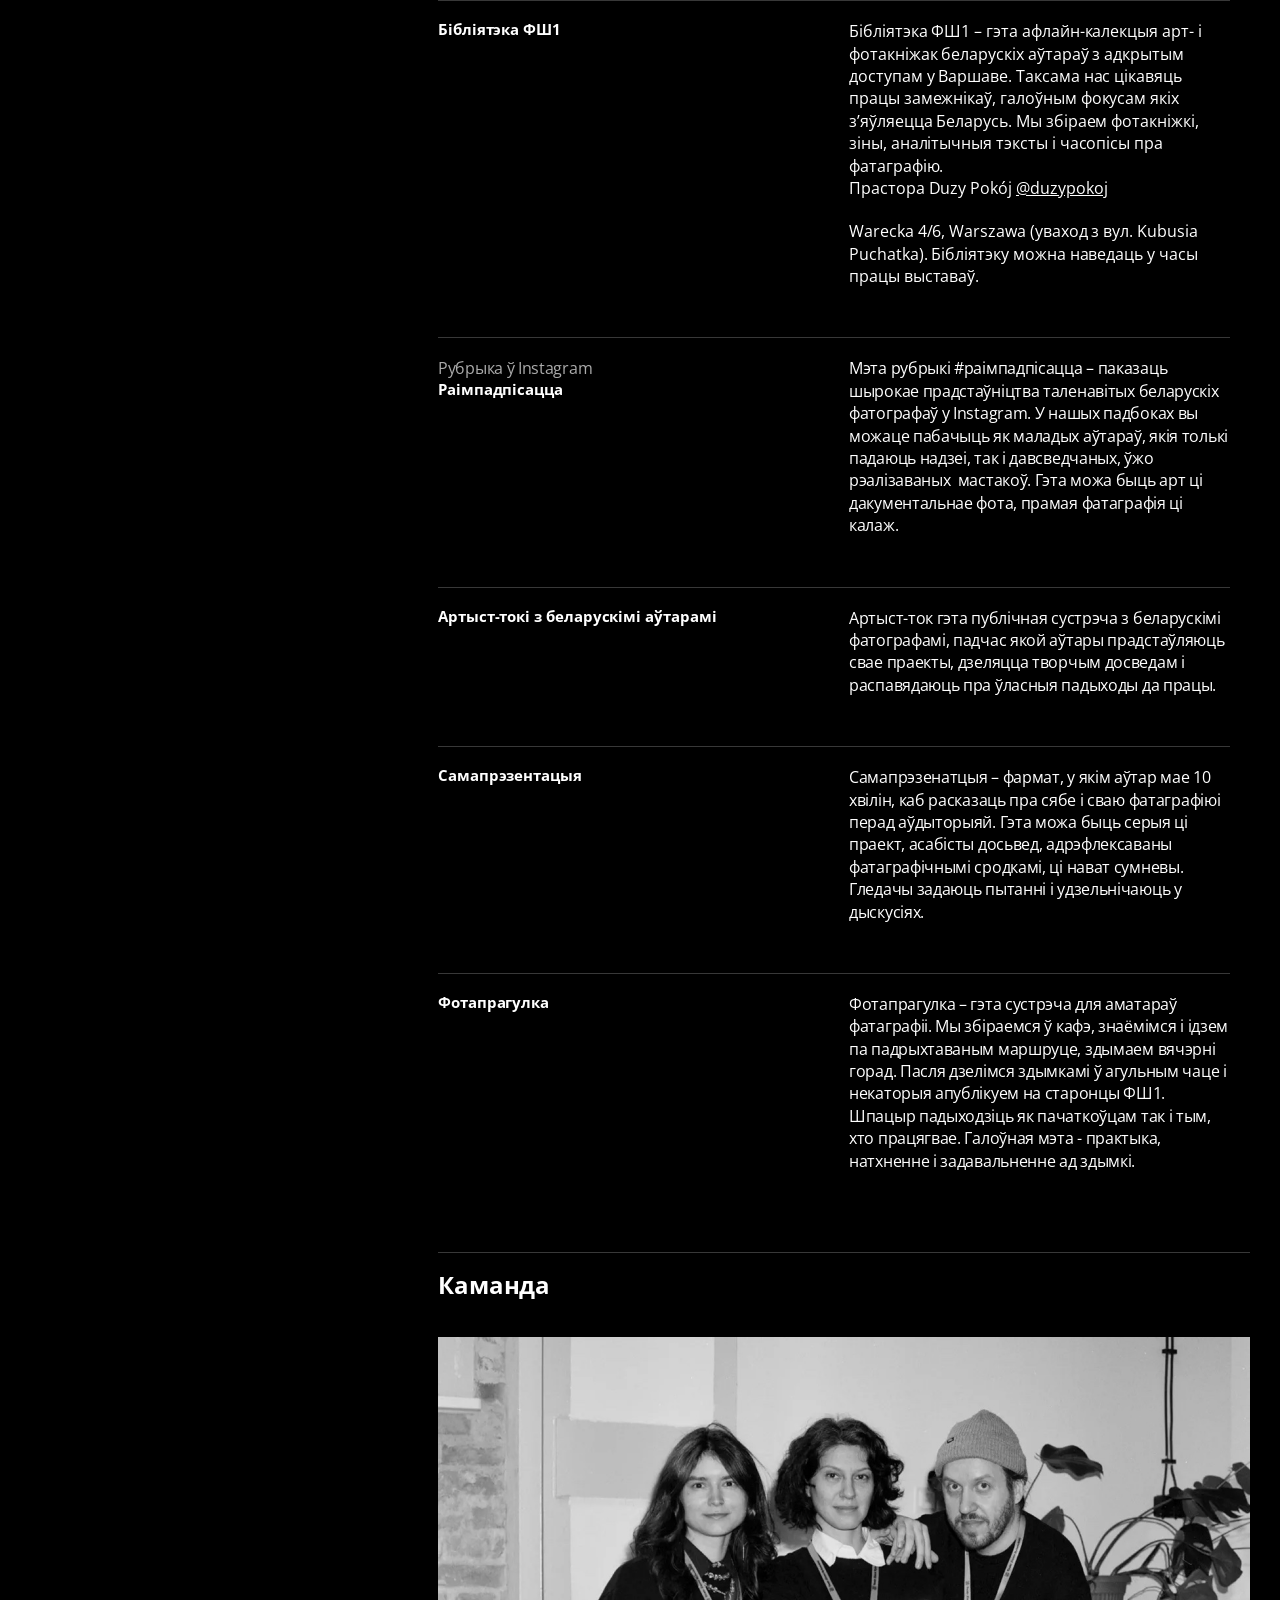
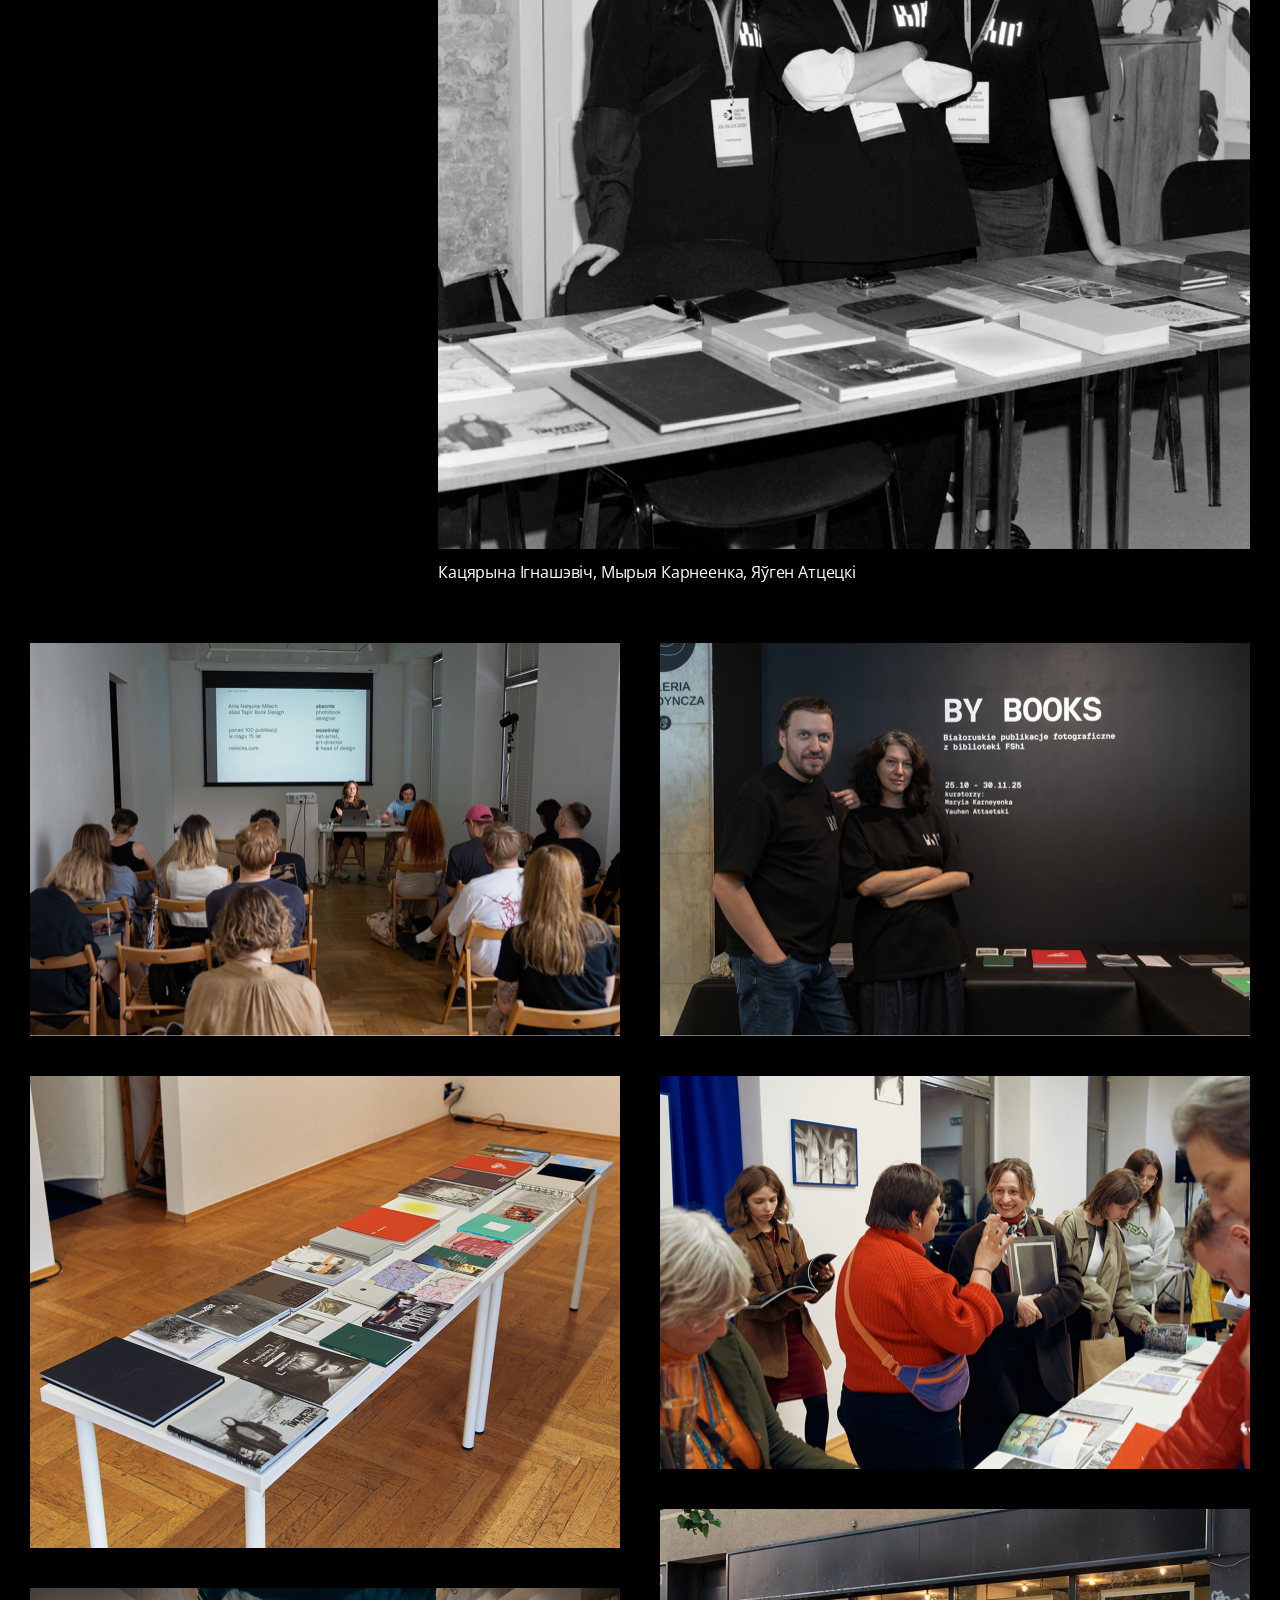
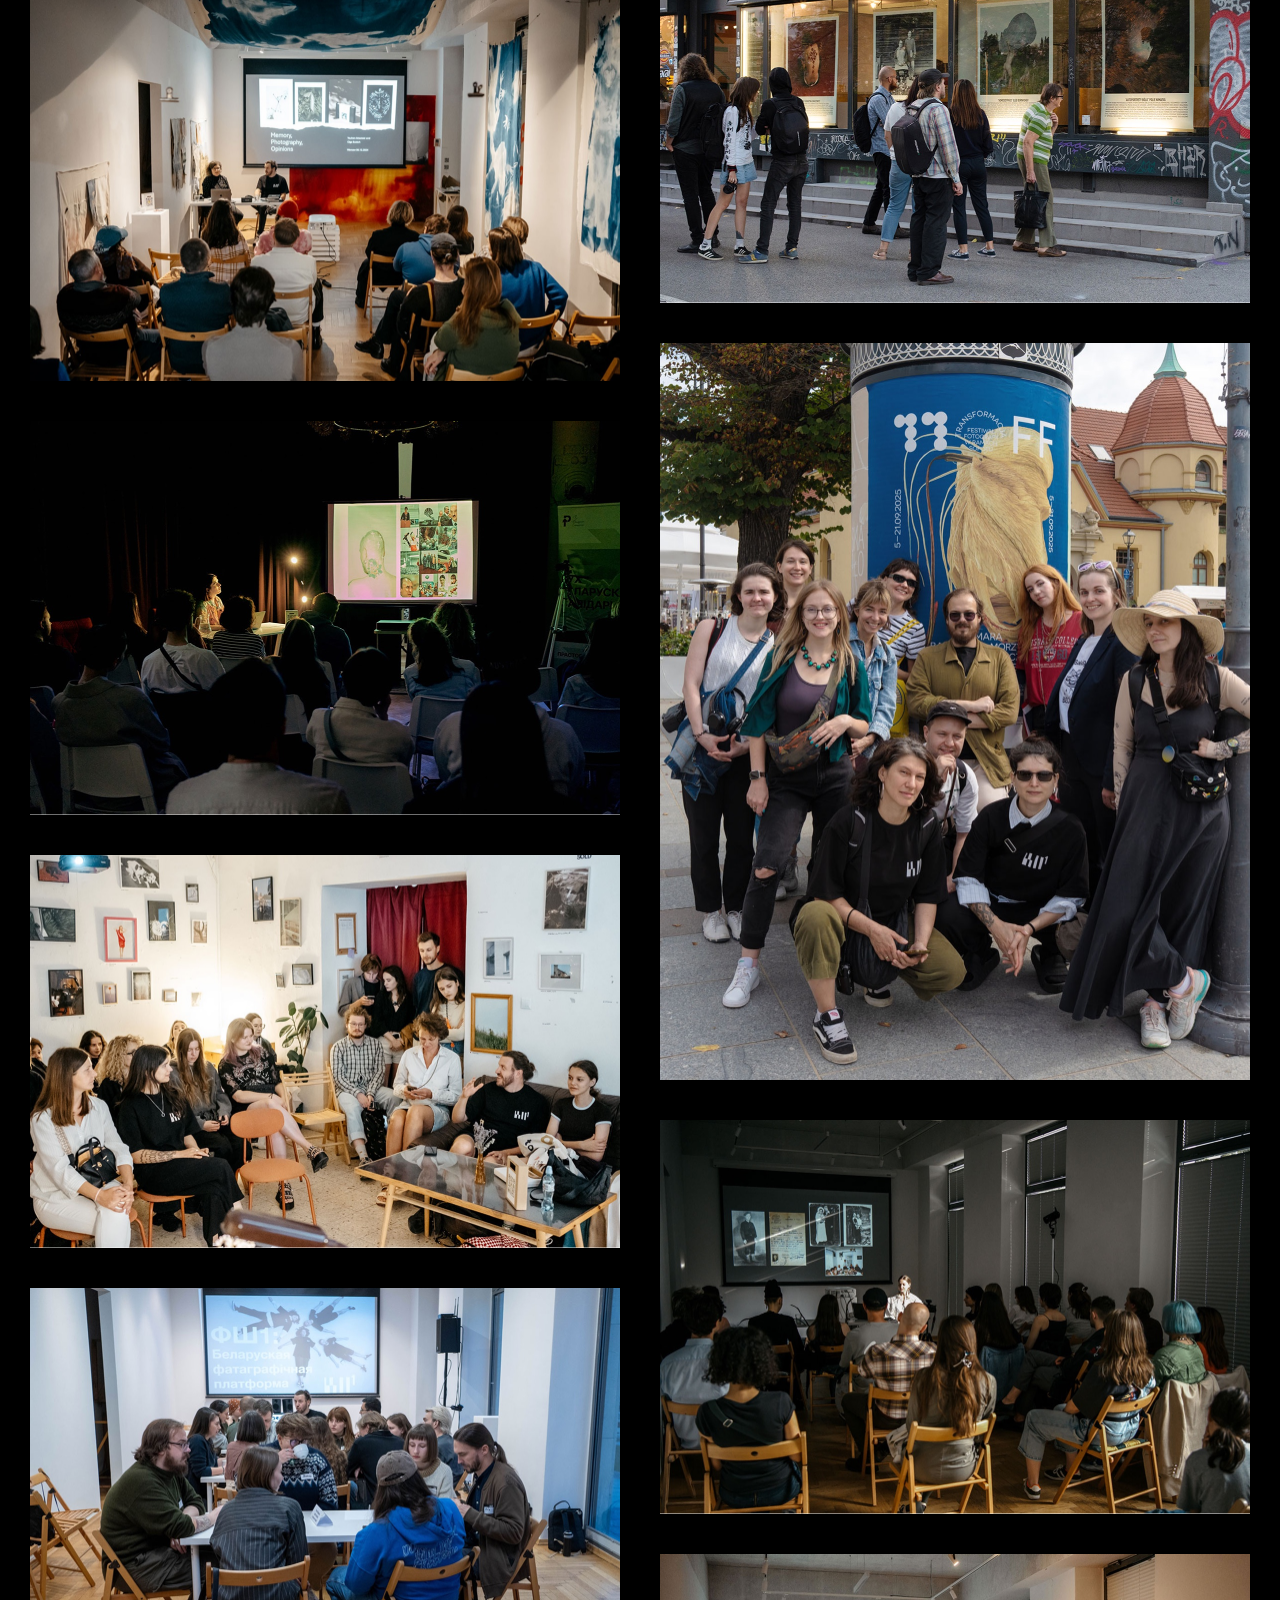
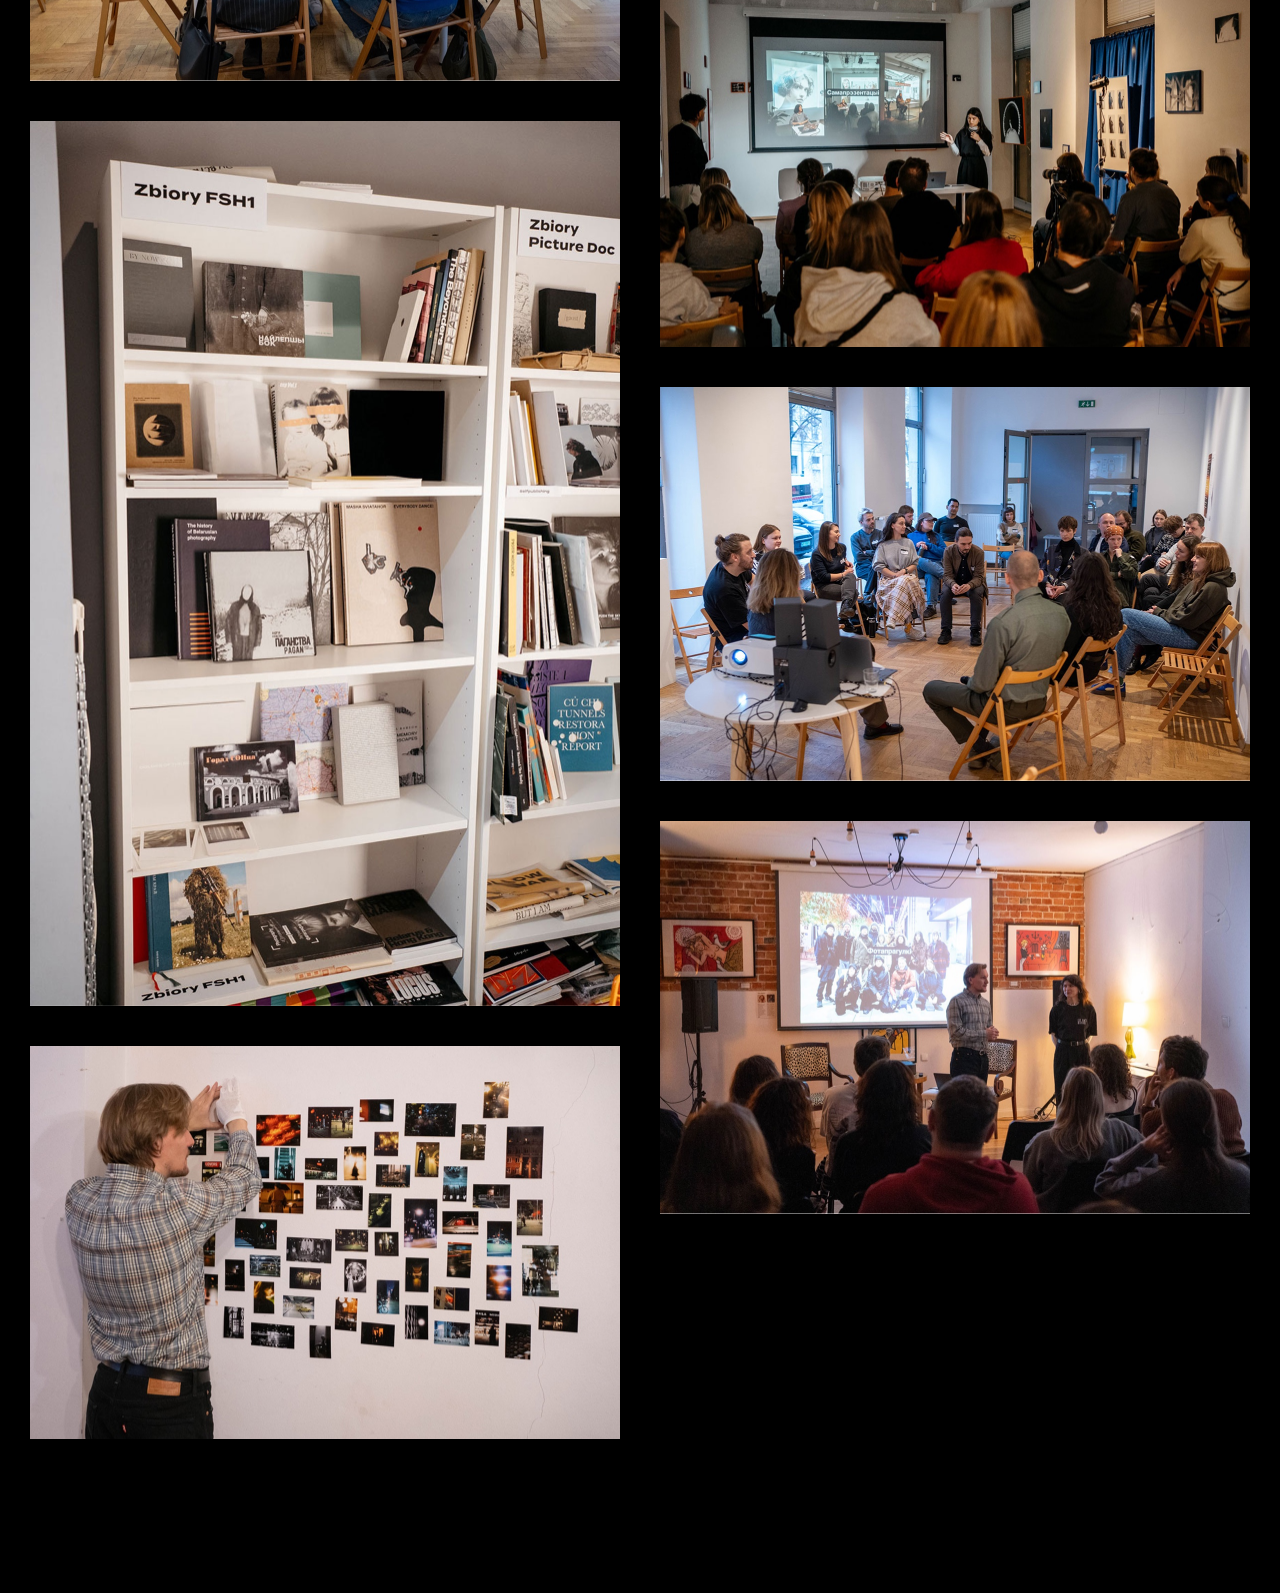
==== commit 04ee9d85: "Match production image frame sizing" ====
--- a/public/index.html
+++ b/public/index.html
@@ -8,7 +8,7 @@
   <meta name="description" content="ФШ1: Беларуская фатаграфічная платформа, асноўная мэта якой – стварэнне прасторы і ўмоў для вольнай творчасці і аб&#x27;яднання фатографаў з Беларусі.">
   <link rel="icon" href="./assets/favicon.svg" type="image/svg+xml">
   <link rel="stylesheet" href="./assets/fonts.css">
-  <link rel="stylesheet" href="./assets/styles.css">
+  <link rel="stylesheet" href="./assets/styles.css?v=3926b08">
 </head>
 <body>
 <div class="page">
@@ -26,10 +26,10 @@
     <div class="content">
       <section class="about" aria-labelledby="about-title"><h2 id="about-title">Пра нас</h2><div class="intro"><p>ФШ1: Беларуская фатаграфічная платформа, асноўная мэта якой – стварэнне прасторы і ўмоў для вольнай творчасці і аб&#x27;яднання фатографаў з Беларусі.</p><p class="text-spacer"> </p><p>Мы займаемся арганізацыяй сустрэч, дыскусій і адукацыйных мерапрыемстваў – лекцый, майстар-класаў, ментарскіх праграм і артыст-токаў.</p><p class="text-spacer"> </p><p>Будуем супольнасць, дапамагаем аўтарам заявіць пра сябе, наладжваем міжнародныя сувязі. </p><p>Мы знаходзімся ў Польшчы, але працуем з беларускімі фатографамі па ўсім свеце.</p></div></section>
       <section class="projects" aria-labelledby="projects-title"><h2 id="projects-title">Нашыя асноўныя праекты</h2><div class="project-list"><article class="project" aria-labelledby="project-1"><div class="project-title"><p>Падкаст</p><h3 id="project-1">Далягляд</h3><p class="text-spacer"> </p><p>Дасяжны на асноўных платформах:</p><a href="https://open.spotify.com/show/3JZ0HwF8CoHkCKuuMvKjBC?si=8a96958739064939" target="_blank" rel="noopener noreferrer">Spotify</a><a href="https://podcasts.apple.com/podcast/id1745144809?app=podcast&amp;at=1000lHKX&amp;ct=linktree_http&amp;itscg=30200&amp;itsct=lt_p&amp;ls=1&amp;mt=2" target="_blank" rel="noopener noreferrer">Apple Podcasts</a><a href="https://www.youtube.com/playlist?list=PL9ewgyuHg4pknMkyhsAEhbMZhhNjOw5Xw" target="_blank" rel="noopener noreferrer">YouTube</a></div><div class="project-description"><p>Далягляд – падкаст пра беларускую фатаграфію. Цягам гадзін Кацярына Кузьмічова і Яўген Атцецкі размаўляюць з запрошаным госцяй/госцем пра фатаграфію, творчасць і жыццё. Госці – фатографы, куратары, мастацтвазнаўцы і іншыя дзеячы поля беларускай фатаграфіі.</p></div></article><article class="project" aria-labelledby="project-2"><div class="project-title"><p>Падкаст</p><h3 id="project-2">Адным кадрам</h3></div><div class="project-description"><p>У кожным выпуску аўтарка Юлія Ружачка разам з госцяй/госцем абмяркоўваюць адзін фотаздымак беларускага аўтара (як выключэнне – замежнага аўтара, але важны для беларускага кантэкста), прадстаўляюць яго візуальнае апісанне для слухачоў, а таксама кантэкст стварэння іраспаўсюджвання здымка.</p></div></article><article class="project" aria-labelledby="project-3"><div class="project-title"><p>Рубрыка ў Instagram</p><h3 id="project-3">Натхненне ФШ1</h3></div><div class="project-description"><p>Гэта рубрыка, дзе мы паказваем працы фатографаў, якія нас натхняюць. Тут можна ўбачыць праекты беларускіх і замежных аўтараў, якія праз сваю фатаграфію распавядаюць пра сацыяльныя і культурныя пытанні. Кожны праект — гэта гісторыя, якая дапамагае па-новаму паглядзець на свет, зразумець праблемы, з якімі сутыкаюцца розныя людзі.</p></div></article><article class="project" aria-labelledby="project-4"><div class="project-title"><h3 id="project-4">Бібліятэка ФШ1</h3></div><div class="project-description"><p>Бібліятэка ФШ1 – гэта афлайн-калекцыя арт- і фотакніжак беларускіх аўтараў з адкрытым доступам у Варшаве. Таксама нас цікавяць працы замежнікаў, галоўным фокусам якіх з’яўляецца Беларусь. Мы збіраем фотакніжкі, зіны, аналітычныя тэксты і часопісы пра фатаграфію. </p><p>Прастора Duz‌y Pokój <a href="https://www.instagram.com/duzypokoj/" target="_blank" rel="noopener noreferrer">@duzypokoj</a></p><p class="text-spacer"> </p><p>Warecka 4/6, Warszawa (уваход з вул. Kubusia Puchatka). Бібліятэку можна наведаць у часы працы выставаў.</p></div></article><article class="project" aria-labelledby="project-5"><div class="project-title"><p>Рубрыка ў Instagram</p><h3 id="project-5">Раімпадпісацца</h3></div><div class="project-description"><p>Мэта рубрыкі #раімпадпісацца – паказаць шырокае прадстаўніцтва таленавітых беларускіх фатографаў у Instagram. У нашых падбоках вы можаце пабачыць як маладых аўтараў, якія толькі падаюць надзеі, так і давсведчаных, ўжо рэалізаваных  мастакоў. Гэта можа быць арт ці дакументальнае фота, прамая фатаграфія ці калаж.</p></div></article><article class="project" aria-labelledby="project-6"><div class="project-title"><h3 id="project-6">Артыст-токі з беларускімі аўтарамі</h3></div><div class="project-description"><p>Артыст-ток гэта публічная сустрэча з беларускімі фатографамі, падчас якой аўтары прадстаўляюць свае праекты, дзеляцца творчым досведам і распавядаюць пра ўласныя падыходы да працы.</p></div></article><article class="project" aria-labelledby="project-7"><div class="project-title"><h3 id="project-7">Самапрэзентацыя</h3></div><div class="project-description"><p>Самапрэзенатцыя – фармат, у якім аўтар мае 10 хвілін, каб расказаць пра сябе і сваю фатаграфіюі перад аўдыторыяй. Гэта можа быць серыя ці праект, асабісты досьвед, адрэфлексаваны фатаграфічнымі сродкамі, ці нават сумневы. Гледачы задаюць пытанні і удзельнічаюць у дыскусіях.</p></div></article><article class="project" aria-labelledby="project-8"><div class="project-title"><h3 id="project-8">Фотапрагулка</h3></div><div class="project-description"><p>Фотапрагулка – гэта сустрэча для аматараў фатаграфіі. Мы збіраемся ў кафэ, знаёмімся і ідзем па падрыхтаваным маршруце, здымаем вячэрні горад. Пасля дзелімся здымкамі ў агульным чаце і некаторыя апублікуем на старонцы ФШ1. Шпацыр падыходзіць як пачаткоўцам так і тым, хто працягвае. Галоўная мэта - практыка, натхненне і задавальненне ад здымкі.</p></div></article></div></section>
-      <section class="team" aria-labelledby="team-title"><h2 id="team-title">Каманда</h2><figure><img src="./assets/photos/team.jpg" alt="" loading="lazy"><figcaption>Кацярына Ігнашэвіч, Мырыя Карнеенка, Яўген Атцецкі</figcaption></figure></section>
+      <section class="team" aria-labelledby="team-title"><h2 id="team-title">Каманда</h2><figure><div class="photo-frame" style="aspect-ratio: 1238 / 1238;"><img src="./assets/photos/team.jpg" alt="" loading="lazy"></div><figcaption>Кацярына Ігнашэвіч, Мырыя Карнеенка, Яўген Атцецкі</figcaption></figure></section>
     </div>
   </main>
-  <section class="gallery" aria-label="Фотагалерэя"><div class="gallery-column"><img src="./assets/photos/gallery-01.jpg" alt="" loading="lazy"><img src="./assets/photos/gallery-02.jpg" alt="" loading="lazy"><img src="./assets/photos/gallery-03.jpg" alt="" loading="lazy"><img src="./assets/photos/gallery-04.jpg" alt="" loading="lazy"><img src="./assets/photos/gallery-05.jpg" alt="" loading="lazy"><img src="./assets/photos/gallery-06.jpg" alt="" loading="lazy"><img src="./assets/photos/gallery-07.jpg" alt="" loading="lazy"><img src="./assets/photos/gallery-08.jpg" alt="" loading="lazy"></div><div class="gallery-column"><img src="./assets/photos/gallery-09.jpg" alt="" loading="lazy"><img src="./assets/photos/gallery-10.jpg" alt="" loading="lazy"><img src="./assets/photos/gallery-11.jpg" alt="" loading="lazy"><img src="./assets/photos/gallery-12.jpg" alt="" loading="lazy"><img src="./assets/photos/gallery-13.jpg" alt="" loading="lazy"><img src="./assets/photos/gallery-14.jpg" alt="" loading="lazy"><img src="./assets/photos/gallery-15.jpg" alt="" loading="lazy"><img src="./assets/photos/gallery-16.jpg" alt="" loading="lazy"></div></section>
+  <section class="gallery" aria-label="Фотагалерэя"><div class="gallery-column"><div class="photo-frame" style="aspect-ratio: 1280 / 853;"><img src="./assets/photos/gallery-01.jpg" alt="" loading="lazy"></div><div class="photo-frame" style="aspect-ratio: 1280 / 1024;"><img src="./assets/photos/gallery-02.jpg" alt="" loading="lazy"></div><div class="photo-frame" style="aspect-ratio: 1280 / 853;"><img src="./assets/photos/gallery-03.jpg" alt="" loading="lazy"></div><div class="photo-frame" style="aspect-ratio: 1280 / 853;"><img src="./assets/photos/gallery-04.jpg" alt="" loading="lazy"></div><div class="photo-frame" style="aspect-ratio: 1280 / 853;"><img src="./assets/photos/gallery-05.jpg" alt="" loading="lazy"></div><div class="photo-frame" style="aspect-ratio: 1280 / 853;"><img src="./assets/photos/gallery-06.jpg" alt="" loading="lazy"></div><div class="photo-frame" style="aspect-ratio: 853 / 1280;"><img src="./assets/photos/gallery-07.jpg" alt="" loading="lazy"></div><div class="photo-frame" style="aspect-ratio: 1280 / 853;"><img src="./assets/photos/gallery-08.jpg" alt="" loading="lazy"></div></div><div class="gallery-column"><div class="photo-frame" style="aspect-ratio: 1280 / 853;"><img src="./assets/photos/gallery-09.jpg" alt="" loading="lazy"></div><div class="photo-frame" style="aspect-ratio: 1280 / 853;"><img src="./assets/photos/gallery-10.jpg" alt="" loading="lazy"></div><div class="photo-frame" style="aspect-ratio: 1280 / 853;"><img src="./assets/photos/gallery-11.jpg" alt="" loading="lazy"></div><div class="photo-frame" style="aspect-ratio: 1024 / 1280;"><img src="./assets/photos/gallery-12.jpg" alt="" loading="lazy"></div><div class="photo-frame" style="aspect-ratio: 1280 / 855;"><img src="./assets/photos/gallery-13.jpg" alt="" loading="lazy"></div><div class="photo-frame" style="aspect-ratio: 1280 / 853;"><img src="./assets/photos/gallery-14.jpg" alt="" loading="lazy"></div><div class="photo-frame" style="aspect-ratio: 1280 / 853;"><img src="./assets/photos/gallery-15.jpg" alt="" loading="lazy"></div><div class="photo-frame" style="aspect-ratio: 1280 / 853;"><img src="./assets/photos/gallery-16.jpg" alt="" loading="lazy"></div></div></section>
 </div>
 </body>
 </html>
--- a/public/assets/styles.css
+++ b/public/assets/styles.css
@@ -22,6 +22,7 @@
 h2 { font-family: "Open Sans:Bold", sans-serif; font-size: 20px; font-weight: 700; line-height: 1.3; letter-spacing: -.005em; }
 .about { position: relative; padding: 30px 20px 60px 0; display: flex; flex-direction: column; gap: 37px; }
 .intro { max-width: 720px; font-size: 19px; line-height: 1.4; letter-spacing: -.0019em; white-space: pre-wrap; }
+.intro .text-spacer { font-size: 24px; line-height: 1.4; }
 .projects { border-top: 1px solid #383838; padding: 29px 0 80px; }
 .project-list { padding-right: 20px; margin-top: 37px; display: flex; flex-direction: column; gap: 50px; }
 .project { position: relative; padding-top: 20px; display: flex; flex-direction: column; gap: 30px; font-size: 15px; line-height: 1.4; letter-spacing: -.3px; white-space: pre-wrap; }
@@ -32,8 +33,9 @@
 .team { border-top: .5px solid #383838; padding-top: 15.5px; padding-bottom: 60px; }
 .team figure { margin-top: 37px; }
 figcaption { margin-top: 12px; font-size: 15px; line-height: 1.4; letter-spacing: -.01em; white-space: pre-wrap; }
+.photo-frame { position: relative; width: 100%; overflow: hidden; }
+.photo-frame > img { position: absolute; inset: 0; display: block; width: 100%; height: 100%; object-fit: cover; }
 .gallery, .gallery-column { display: flex; flex-direction: column; gap: 40px; }
-.gallery img, .team img { display: block; width: 100%; height: auto; }
 @media (min-width: 800px) {
  .page { padding-inline: 30px; }
  .identity { flex-direction: row; align-items: center; }
